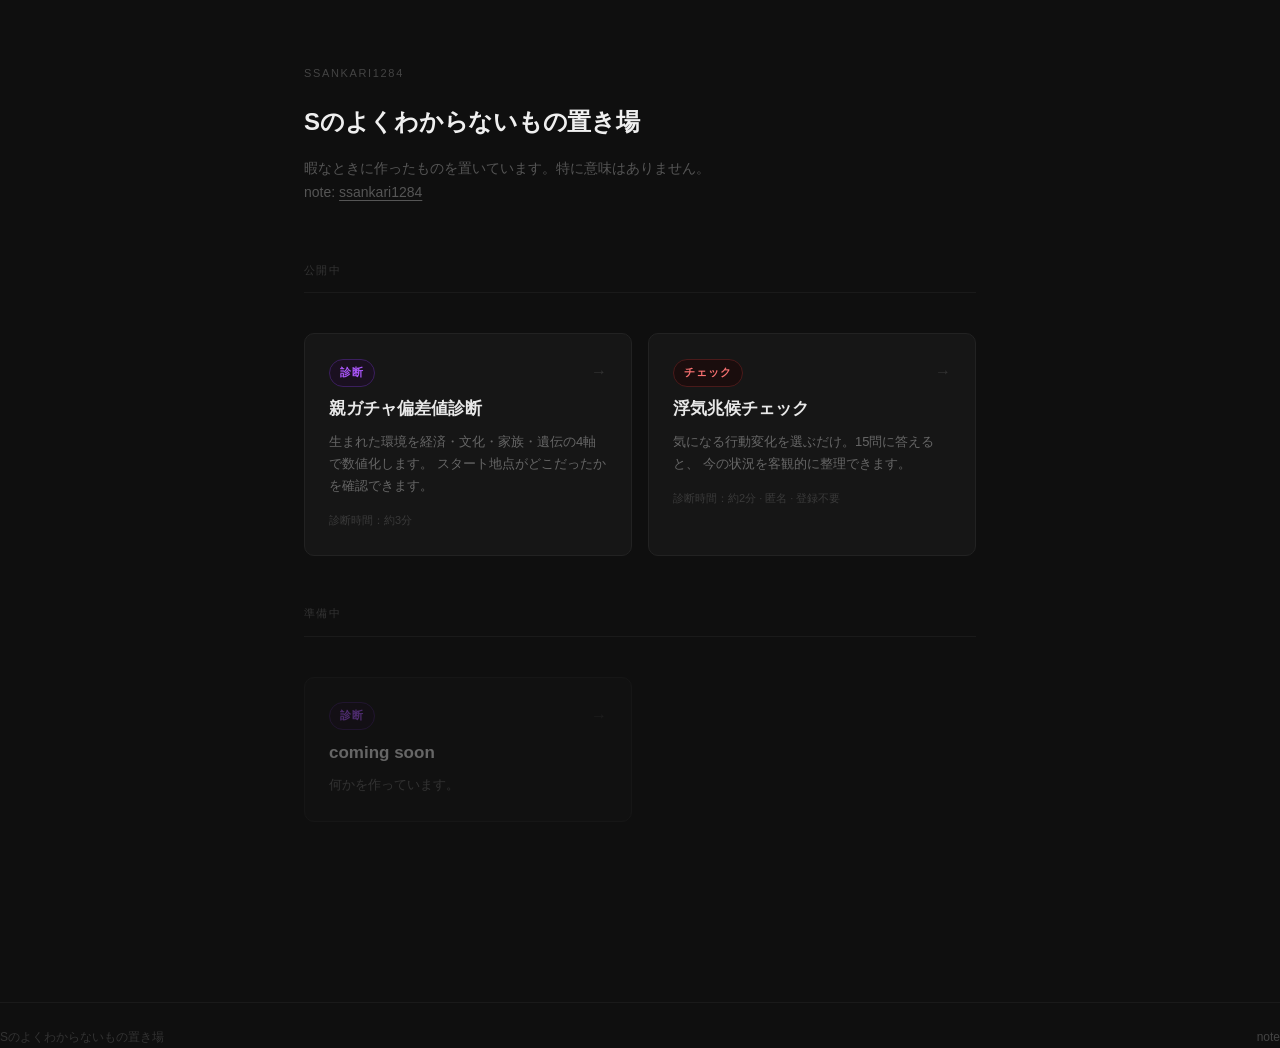
==== index.html @ 1daa077b "initial commit" ====
<!DOCTYPE html>
<html lang="ja">
<head>
  <meta charset="UTF-8" />
  <meta name="viewport" content="width=device-width, initial-scale=1.0" />
  <title>Sのよくわからないもの置き場</title>
  <meta name="description" content="暇なときに作ったものを置いています。特に意味はありません。" />
  <meta property="og:title" content="Sのよくわからないもの置き場" />
  <meta property="og:description" content="暇なときに作ったものを置いています。特に意味はありません。" />
  <meta name="twitter:card" content="summary" />
  <style>
    * { box-sizing: border-box; margin: 0; padding: 0; }

    body {
      background: #0f0f0f;
      color: #d0d0d0;
      font-family: 'Hiragino Kaku Gothic Pro', 'Meiryo', sans-serif;
      font-size: 16px;
      line-height: 1.8;
      min-height: 100vh;
    }

    .container {
      max-width: 720px;
      margin: 0 auto;
      padding: 64px 24px 100px;
    }

    /* ヘッダー */
    header {
      margin-bottom: 56px;
    }

    .site-label {
      font-size: 11px;
      letter-spacing: 0.15em;
      color: #444;
      text-transform: uppercase;
      margin-bottom: 16px;
    }

    h1 {
      font-size: 24px;
      font-weight: 700;
      color: #efefef;
      letter-spacing: -0.01em;
      margin-bottom: 14px;
    }

    .subtitle {
      font-size: 14px;
      color: #555;
      line-height: 1.7;
    }

    .subtitle a {
      color: #555;
      text-underline-offset: 3px;
    }

    .subtitle a:hover {
      color: #888;
    }

    /* ツール一覧 */
    .tools-grid {
      display: grid;
      grid-template-columns: repeat(auto-fill, minmax(280px, 1fr));
      gap: 16px;
      margin-top: 40px;
    }

    .tool-card {
      background: #161616;
      border: 1px solid #222;
      border-radius: 10px;
      padding: 24px;
      text-decoration: none;
      color: inherit;
      display: flex;
      flex-direction: column;
      gap: 10px;
      transition: border-color 0.15s, background 0.15s;
      cursor: pointer;
    }

    .tool-card:hover {
      border-color: #3a3a3a;
      background: #1a1a1a;
    }

    .tool-card:hover .card-arrow {
      transform: translateX(4px);
    }

    .card-top {
      display: flex;
      align-items: center;
      justify-content: space-between;
    }

    .card-tag {
      font-size: 11px;
      letter-spacing: 0.08em;
      padding: 3px 10px;
      border-radius: 20px;
      font-weight: 600;
    }

    .tag-diagnosis {
      background: #1a1020;
      color: #a855f7;
      border: 1px solid #3b1f5e;
    }

    .tag-tool {
      background: #0d1a12;
      color: #4ade80;
      border: 1px solid #1a4a2e;
    }

    .tag-check {
      background: #1a0d0d;
      color: #f87171;
      border: 1px solid #4a1a1a;
    }

    .card-arrow {
      font-size: 16px;
      color: #333;
      transition: transform 0.15s;
    }

    .card-title {
      font-size: 17px;
      font-weight: 700;
      color: #e8e8e8;
      line-height: 1.4;
    }

    .card-desc {
      font-size: 13px;
      color: #666;
      line-height: 1.7;
    }

    .card-meta {
      font-size: 11px;
      color: #3a3a3a;
      margin-top: 4px;
    }

    /* 区切り */
    .section-label {
      font-size: 11px;
      letter-spacing: 0.12em;
      color: #333;
      text-transform: uppercase;
      margin-top: 48px;
      margin-bottom: 4px;
      padding-bottom: 12px;
      border-bottom: 1px solid #1a1a1a;
    }

    /* Coming soon カード */
    .tool-card.coming-soon {
      opacity: 0.4;
      cursor: default;
      pointer-events: none;
    }

    .tool-card.coming-soon:hover {
      border-color: #222;
      background: #161616;
    }

    /* フッター */
    footer {
      margin-top: 80px;
      padding-top: 24px;
      border-top: 1px solid #1a1a1a;
      font-size: 12px;
      color: #333;
      display: flex;
      justify-content: space-between;
      align-items: center;
      flex-wrap: wrap;
      gap: 8px;
    }

    footer a {
      color: #444;
      text-decoration: none;
    }

    footer a:hover {
      color: #777;
    }

    @media (max-width: 480px) {
      h1 { font-size: 20px; }
      .tools-grid { grid-template-columns: 1fr; }
    }
  </style>
</head>
<body>
<div class="container">

  <header>
    <div class="site-label">ssankari1284</div>
    <h1>Sのよくわからないもの置き場</h1>
    <p class="subtitle">
      暇なときに作ったものを置いています。特に意味はありません。<br>
      note: <a href="https://note.com/ssankari1284" target="_blank" rel="noopener">ssankari1284</a>
    </p>
  </header>

  <div class="section-label">公開中</div>

  <div class="tools-grid">

    <!-- 親ガチャ偏差値診断 -->
    <a class="tool-card" href="https://ssankari1284-ux.github.io/oyagacha/" target="_blank" rel="noopener">
      <div class="card-top">
        <span class="card-tag tag-diagnosis">診断</span>
        <span class="card-arrow">→</span>
      </div>
      <div class="card-title">親ガチャ偏差値診断</div>
      <div class="card-desc">
        生まれた環境を経済・文化・家族・遺伝の4軸で数値化します。
        スタート地点がどこだったかを確認できます。
      </div>
      <div class="card-meta">診断時間：約3分</div>
    </a>

    <!-- 浮気兆候チェック -->
    <a class="tool-card" href="../furin-check/">
      <div class="card-top">
        <span class="card-tag tag-check">チェック</span>
        <span class="card-arrow">→</span>
      </div>
      <div class="card-title">浮気兆候チェック</div>
      <div class="card-desc">
        気になる行動変化を選ぶだけ。15問に答えると、
        今の状況を客観的に整理できます。
      </div>
      <div class="card-meta">診断時間：約2分 · 匿名 · 登録不要</div>
    </a>

  </div>

  <div class="section-label">準備中</div>

  <div class="tools-grid">

    <div class="tool-card coming-soon">
      <div class="card-top">
        <span class="card-tag tag-diagnosis">診断</span>
        <span class="card-arrow">→</span>
      </div>
      <div class="card-title">coming soon</div>
      <div class="card-desc">何かを作っています。</div>
    </div>

  </div>

</div>

<footer>
  <span>Sのよくわからないもの置き場</span>
  <span>
    <a href="https://note.com/ssankari1284" target="_blank" rel="noopener">note</a>
  </span>
</footer>

</body>
</html>
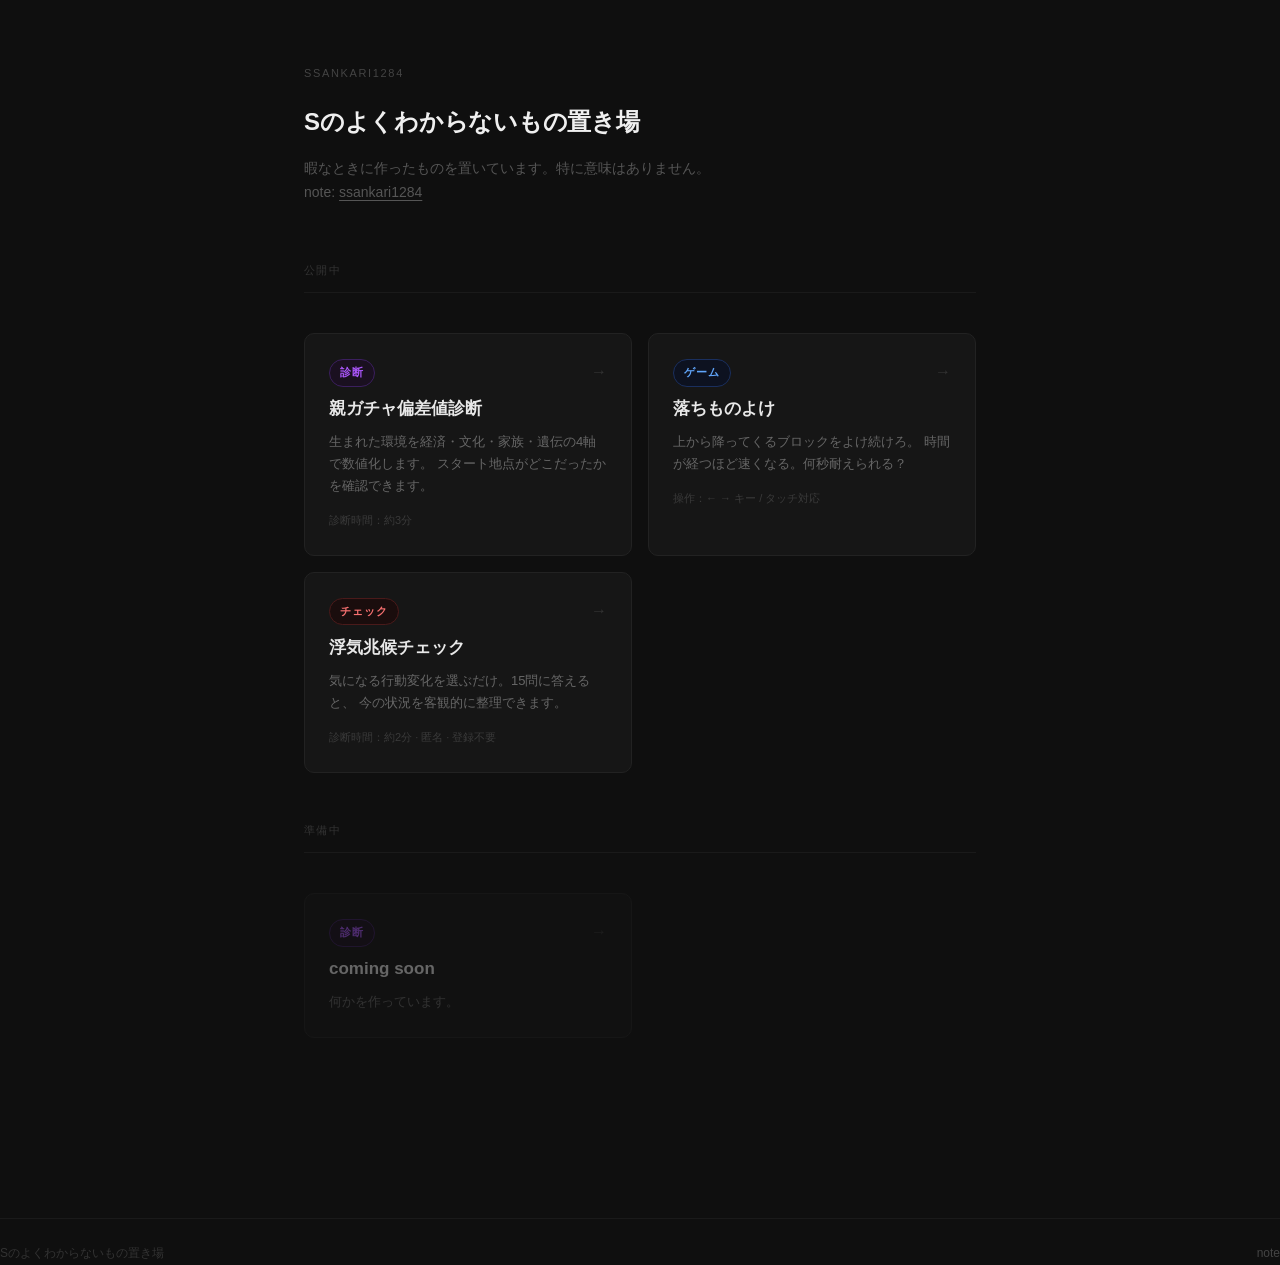
==== commit 5cd99d41: "落ちものよけゲームのカードを追加" ====
--- a/index.html
+++ b/index.html
@@ -125,6 +125,12 @@
       border: 1px solid #4a1a1a;
     }
 
+    .tag-game {
+      background: #0d1220;
+      color: #60a5fa;
+      border: 1px solid #1a2f5e;
+    }
+
     .card-arrow {
       font-size: 16px;
       color: #333;
@@ -233,8 +239,22 @@
       <div class="card-meta">診断時間：約3分</div>
     </a>
 
+    <!-- 落ちものよけ -->
+    <a class="tool-card" href="https://ssankari1284-ux.github.io/dodge/">
+      <div class="card-top">
+        <span class="card-tag tag-game">ゲーム</span>
+        <span class="card-arrow">→</span>
+      </div>
+      <div class="card-title">落ちものよけ</div>
+      <div class="card-desc">
+        上から降ってくるブロックをよけ続けろ。
+        時間が経つほど速くなる。何秒耐えられる？
+      </div>
+      <div class="card-meta">操作：← → キー / タッチ対応</div>
+    </a>
+
     <!-- 浮気兆候チェック -->
-    <a class="tool-card" href="../furin-check/">
+    <a class="tool-card" href="https://ssankari1284-ux.github.io/furin-check/">
       <div class="card-top">
         <span class="card-tag tag-check">チェック</span>
         <span class="card-arrow">→</span>
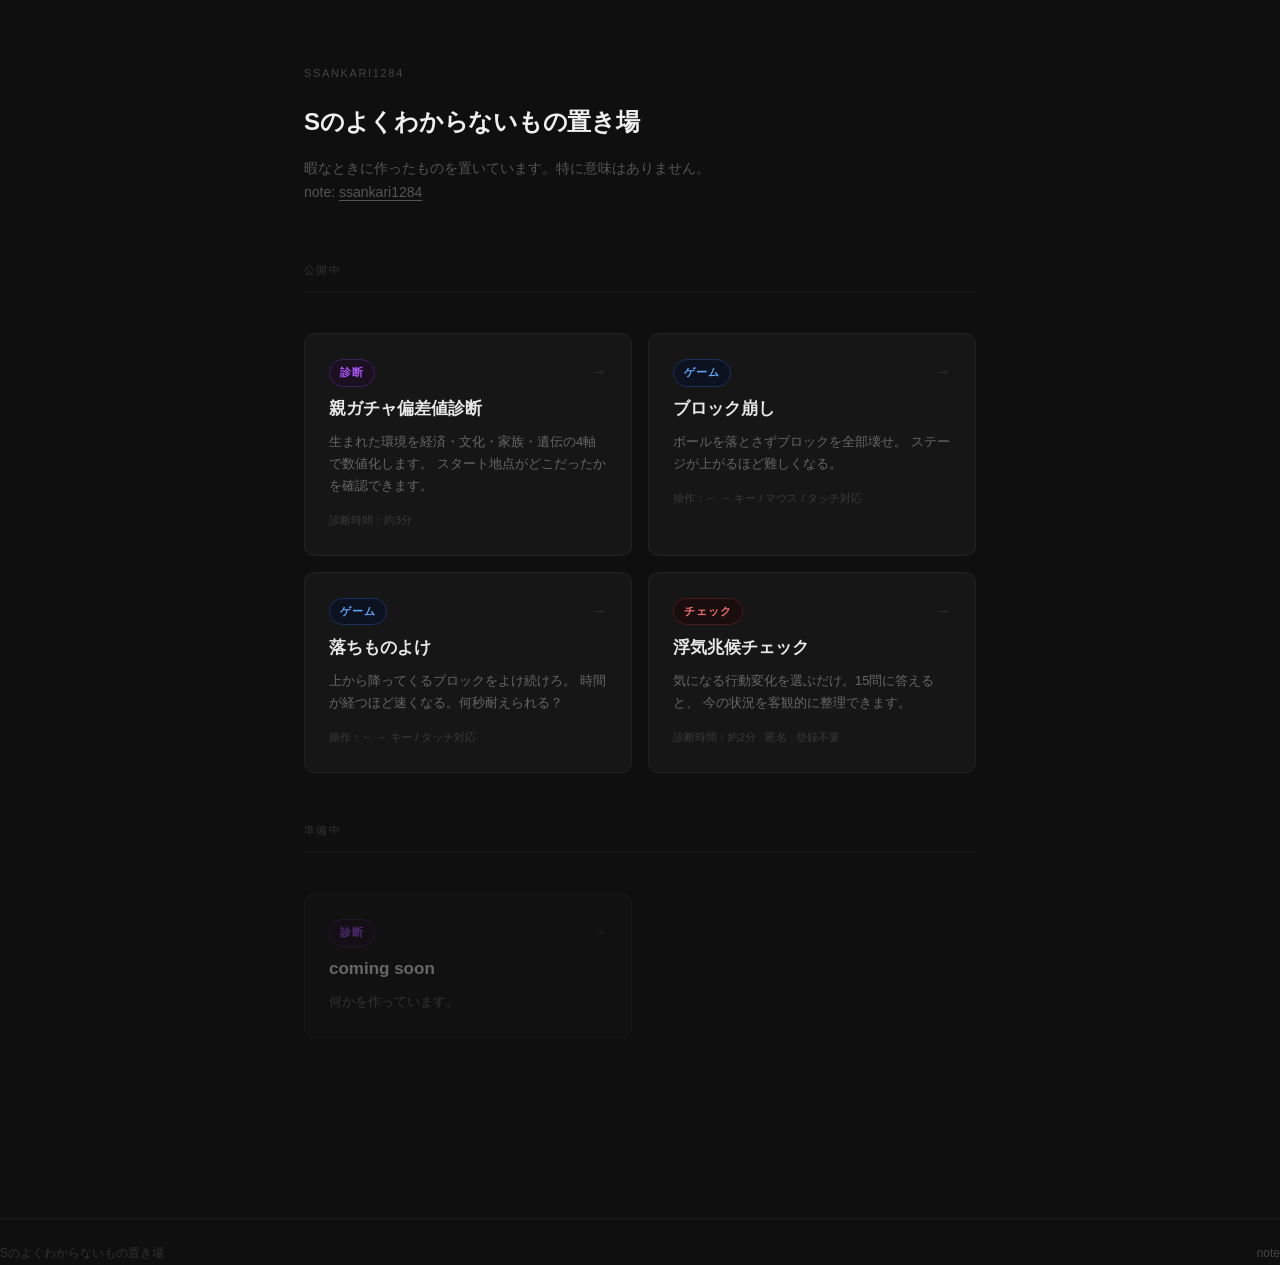
==== commit e07d1d2f: "ブロック崩しのカードを追加" ====
--- a/index.html
+++ b/index.html
@@ -239,6 +239,20 @@
       <div class="card-meta">診断時間：約3分</div>
     </a>
 
+    <!-- ブロック崩し -->
+    <a class="tool-card" href="https://ssankari1284-ux.github.io/breakout/">
+      <div class="card-top">
+        <span class="card-tag tag-game">ゲーム</span>
+        <span class="card-arrow">→</span>
+      </div>
+      <div class="card-title">ブロック崩し</div>
+      <div class="card-desc">
+        ボールを落とさずブロックを全部壊せ。
+        ステージが上がるほど難しくなる。
+      </div>
+      <div class="card-meta">操作：← → キー / マウス / タッチ対応</div>
+    </a>
+
     <!-- 落ちものよけ -->
     <a class="tool-card" href="https://ssankari1284-ux.github.io/dodge/">
       <div class="card-top">
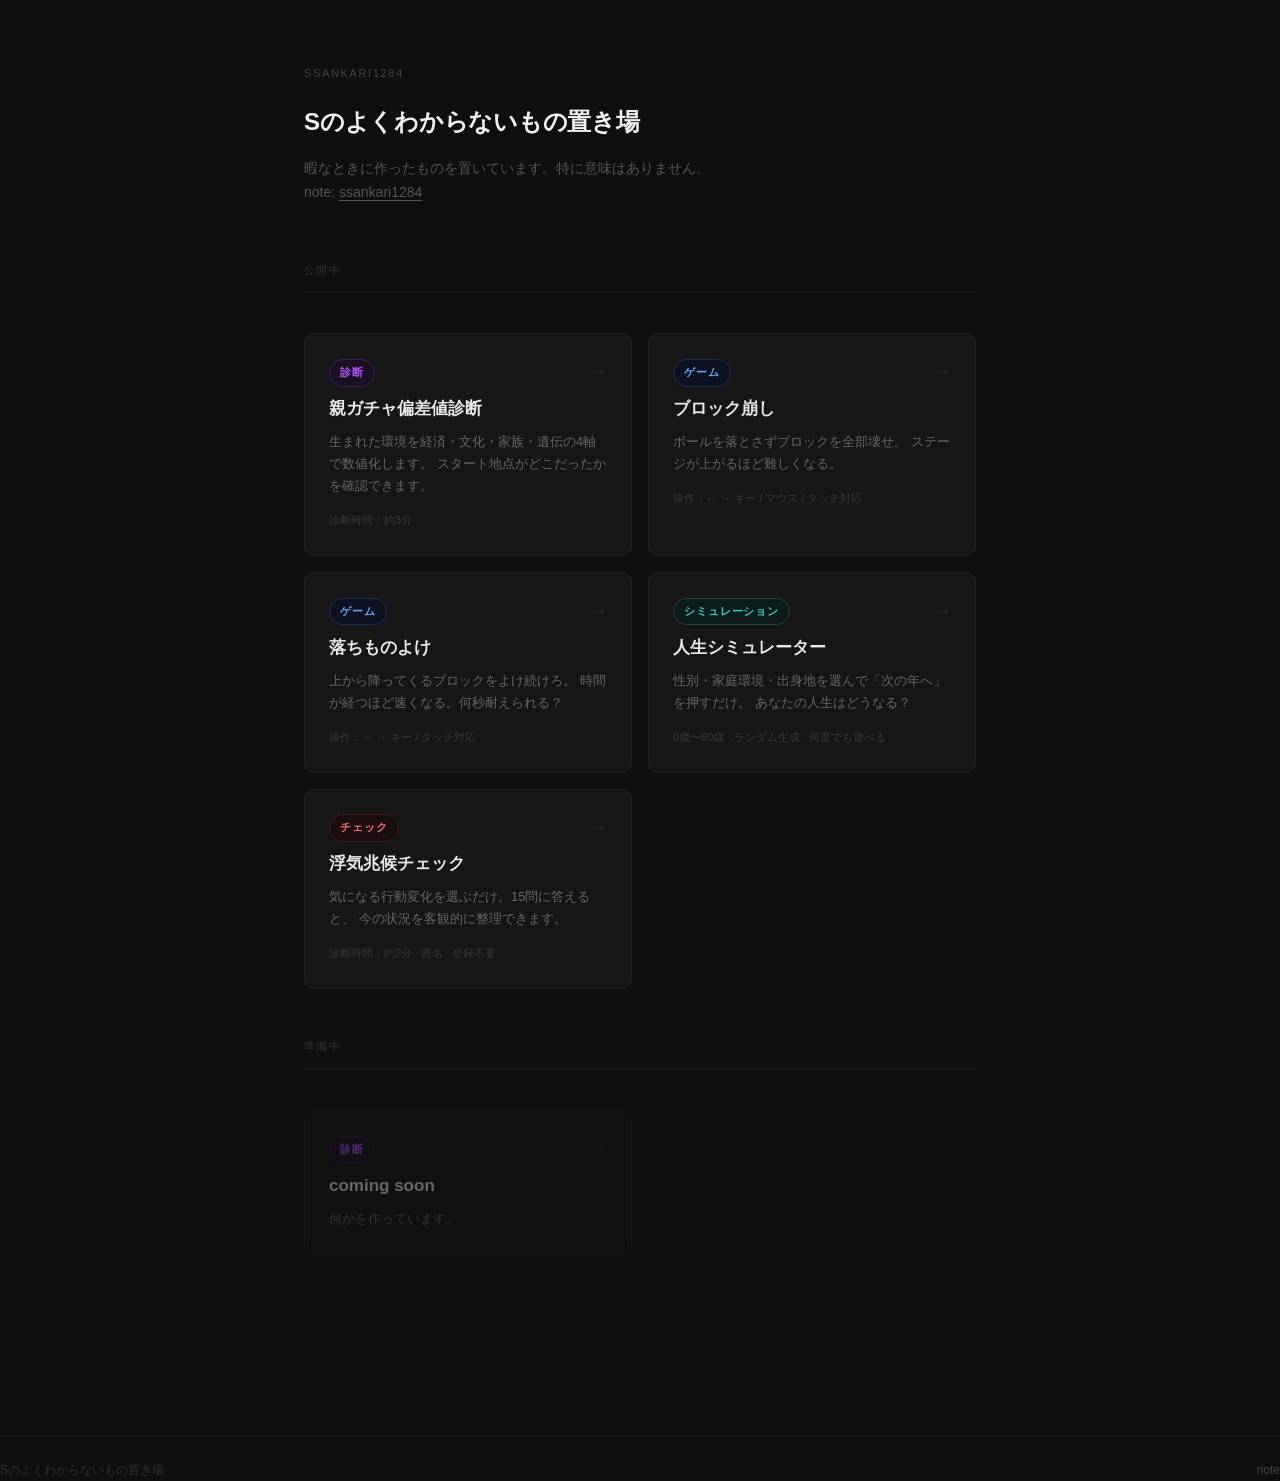
==== commit 8e792f13: "人生シミュレーターを追加 Co-Authored-By: Claude Sonnet 4.6 <noreply@anthropic.com>" ====
--- a/index.html
+++ b/index.html
@@ -131,6 +131,12 @@
       border: 1px solid #1a2f5e;
     }
 
+    .tag-sim {
+      background: #0d1a1a;
+      color: #2dd4bf;
+      border: 1px solid #1a4a42;
+    }
+
     .card-arrow {
       font-size: 16px;
       color: #333;
@@ -267,6 +273,20 @@
       <div class="card-meta">操作：← → キー / タッチ対応</div>
     </a>
 
+    <!-- 人生シミュレーター -->
+    <a class="tool-card" href="https://ssankari1284-ux.github.io/life-sim/" target="_blank" rel="noopener">
+      <div class="card-top">
+        <span class="card-tag tag-sim">シミュレーション</span>
+        <span class="card-arrow">→</span>
+      </div>
+      <div class="card-title">人生シミュレーター</div>
+      <div class="card-desc">
+        性別・家庭環境・出身地を選んで「次の年へ」を押すだけ。
+        あなたの人生はどうなる？
+      </div>
+      <div class="card-meta">0歳〜80歳 · ランダム生成 · 何度でも遊べる</div>
+    </a>
+
     <!-- 浮気兆候チェック -->
     <a class="tool-card" href="https://ssankari1284-ux.github.io/furin-check/">
       <div class="card-top">
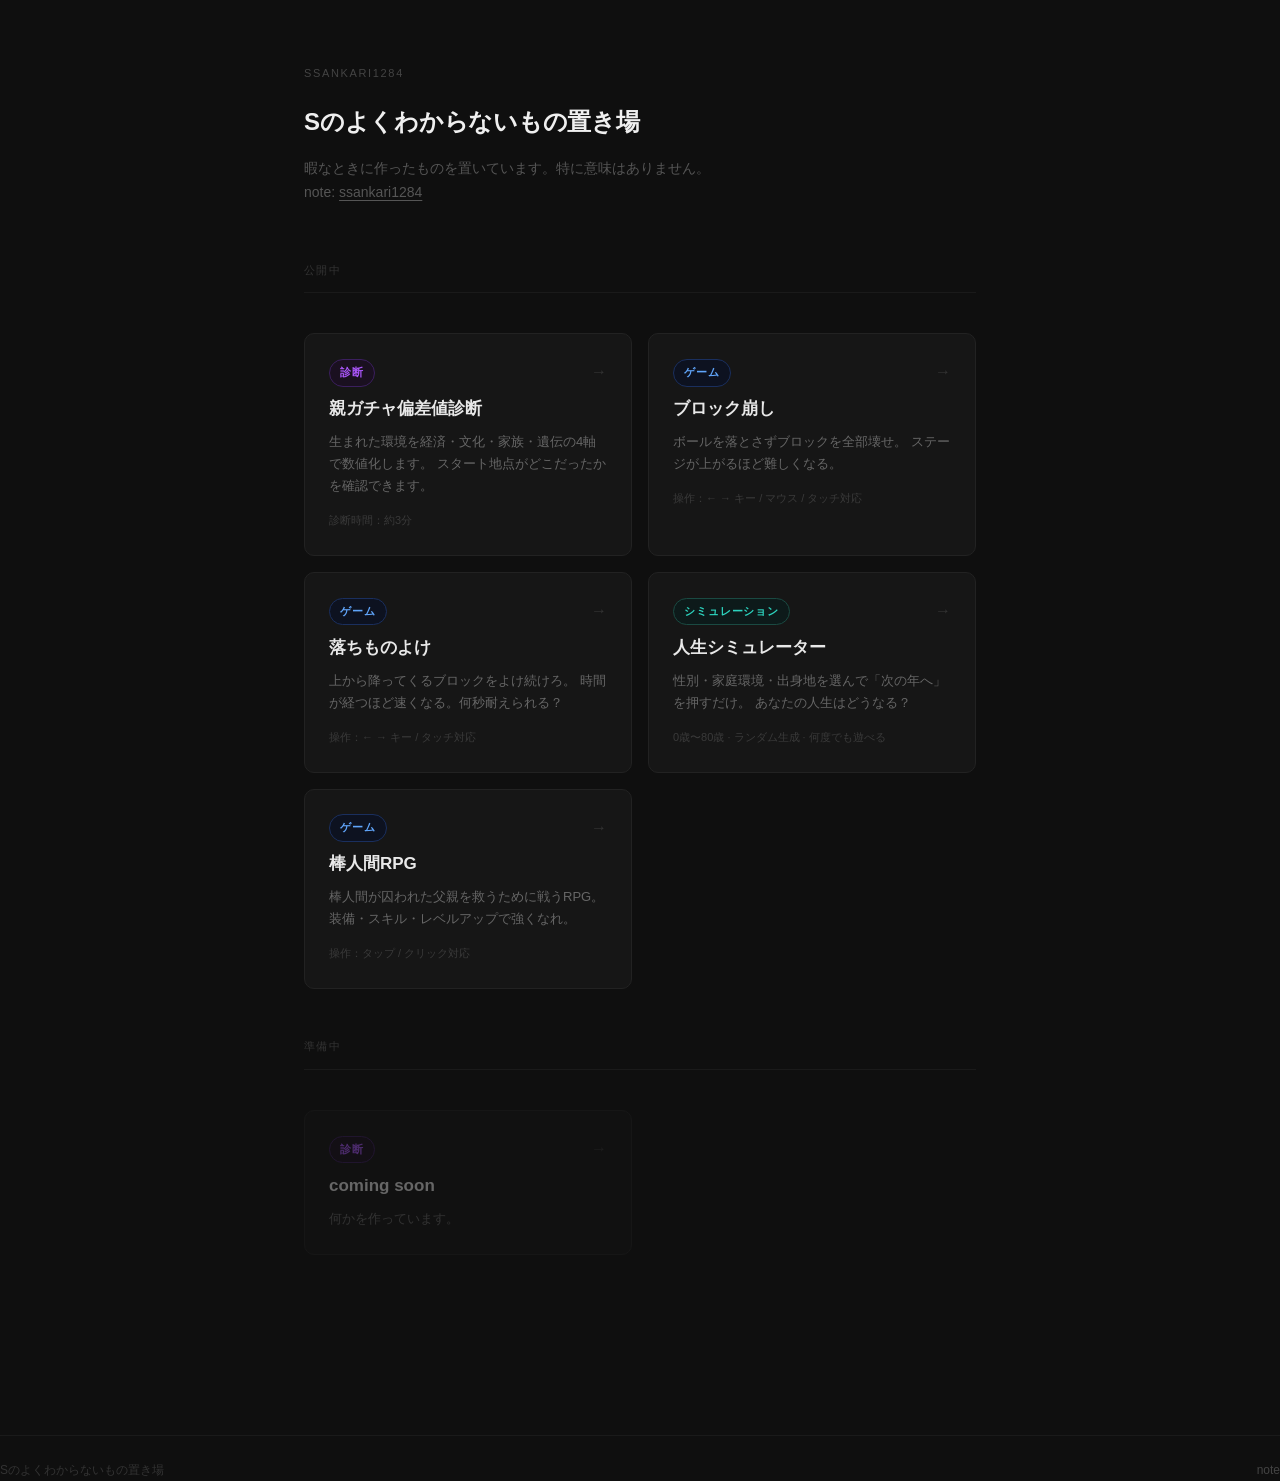
==== commit 771458d9: "構造を統一：全ゲームをgithub.ioのサブフォルダに集約 dodge・breakout・oyagacha・stickman-rpgを追加 浮気兆候チェックを一覧から非表示に  Co-Authore" ====
--- a/index.html
+++ b/index.html
@@ -232,7 +232,7 @@
   <div class="tools-grid">
 
     <!-- 親ガチャ偏差値診断 -->
-    <a class="tool-card" href="https://ssankari1284-ux.github.io/oyagacha/" target="_blank" rel="noopener">
+    <a class="tool-card" href="/oyagacha/">
       <div class="card-top">
         <span class="card-tag tag-diagnosis">診断</span>
         <span class="card-arrow">→</span>
@@ -287,19 +287,21 @@
       <div class="card-meta">0歳〜80歳 · ランダム生成 · 何度でも遊べる</div>
     </a>
 
-    <!-- 浮気兆候チェック -->
-    <a class="tool-card" href="https://ssankari1284-ux.github.io/furin-check/">
-      <div class="card-top">
-        <span class="card-tag tag-check">チェック</span>
-        <span class="card-arrow">→</span>
-      </div>
-      <div class="card-title">浮気兆候チェック</div>
-      <div class="card-desc">
-        気になる行動変化を選ぶだけ。15問に答えると、
-        今の状況を客観的に整理できます。
-      </div>
-      <div class="card-meta">診断時間：約2分 · 匿名 · 登録不要</div>
-    </a>
+    <!-- 棒人間RPG -->
+    <a class="tool-card" href="/stickman-rpg/">
+      <div class="card-top">
+        <span class="card-tag tag-game">ゲーム</span>
+        <span class="card-arrow">→</span>
+      </div>
+      <div class="card-title">棒人間RPG</div>
+      <div class="card-desc">
+        棒人間が囚われた父親を救うために戦うRPG。
+        装備・スキル・レベルアップで強くなれ。
+      </div>
+      <div class="card-meta">操作：タップ / クリック対応</div>
+    </a>
+
+    <!-- 浮気兆候チェック（非表示） -->
 
   </div>
 
